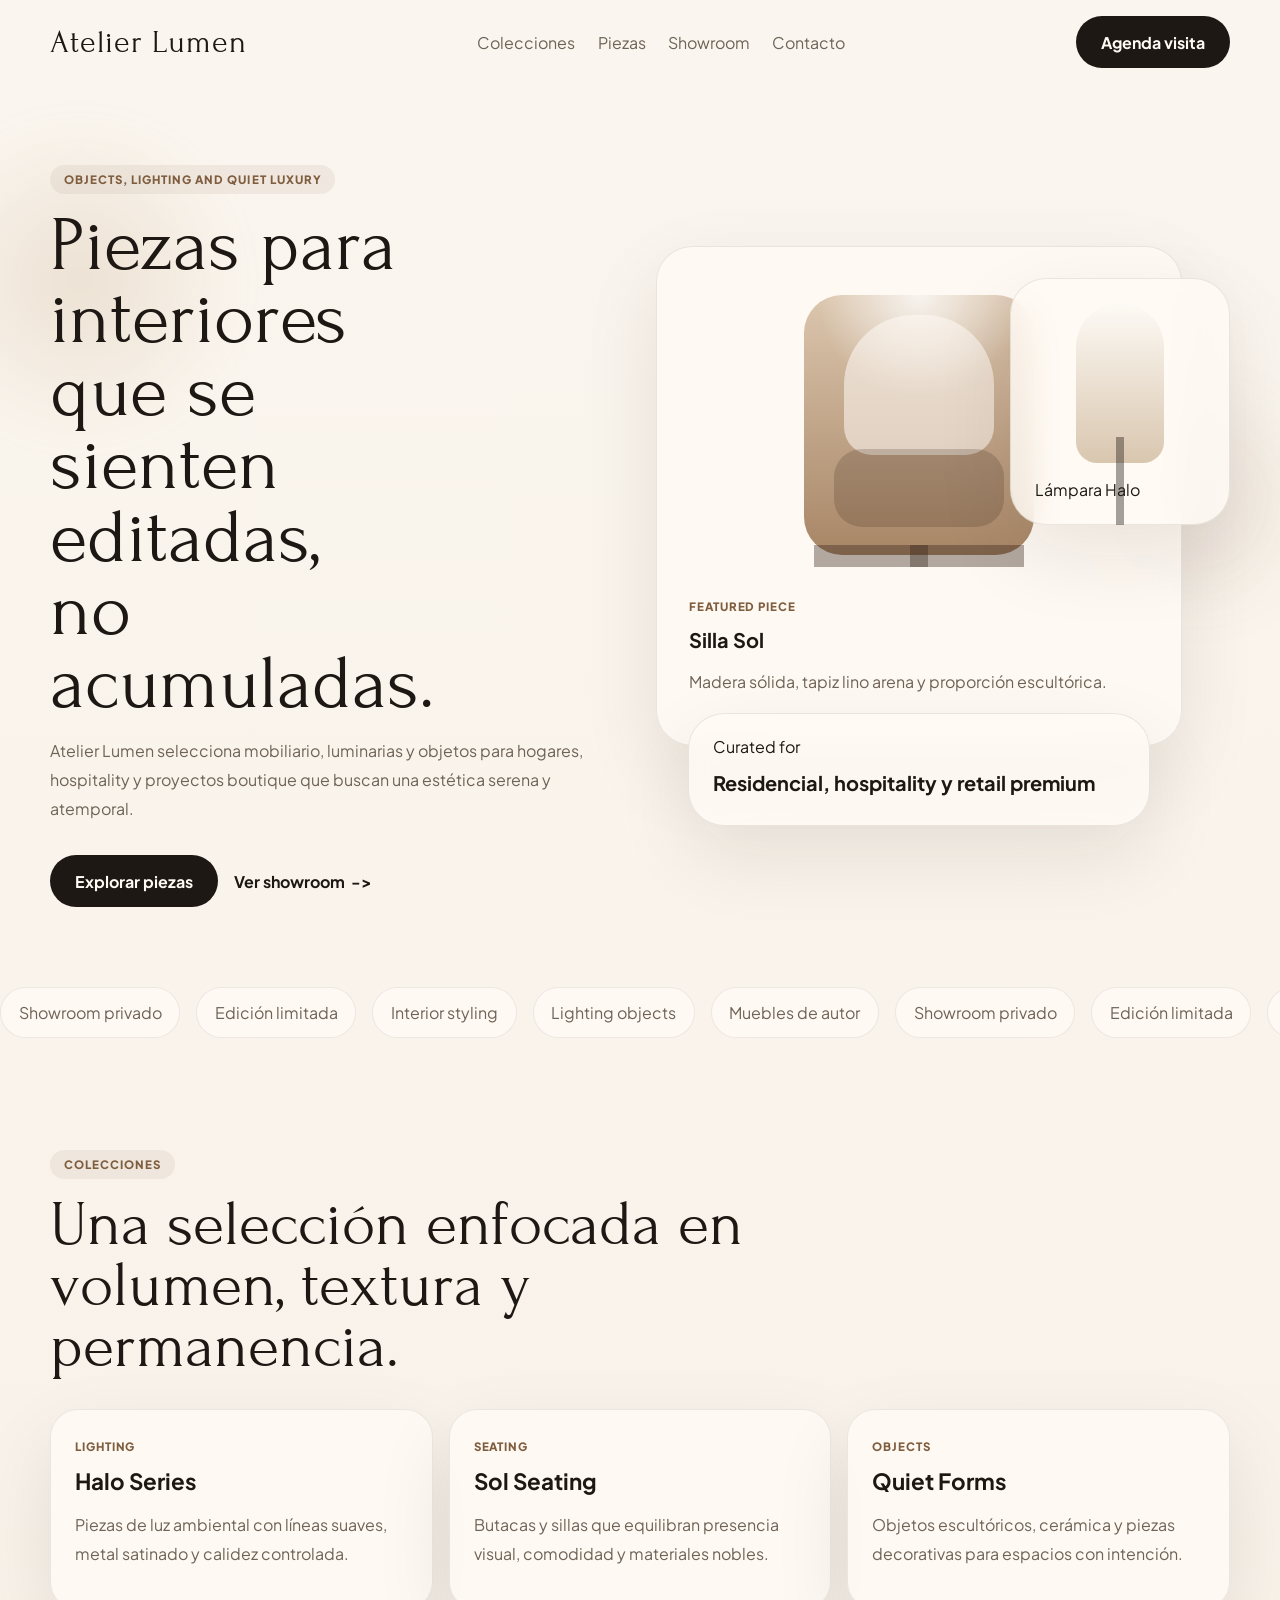
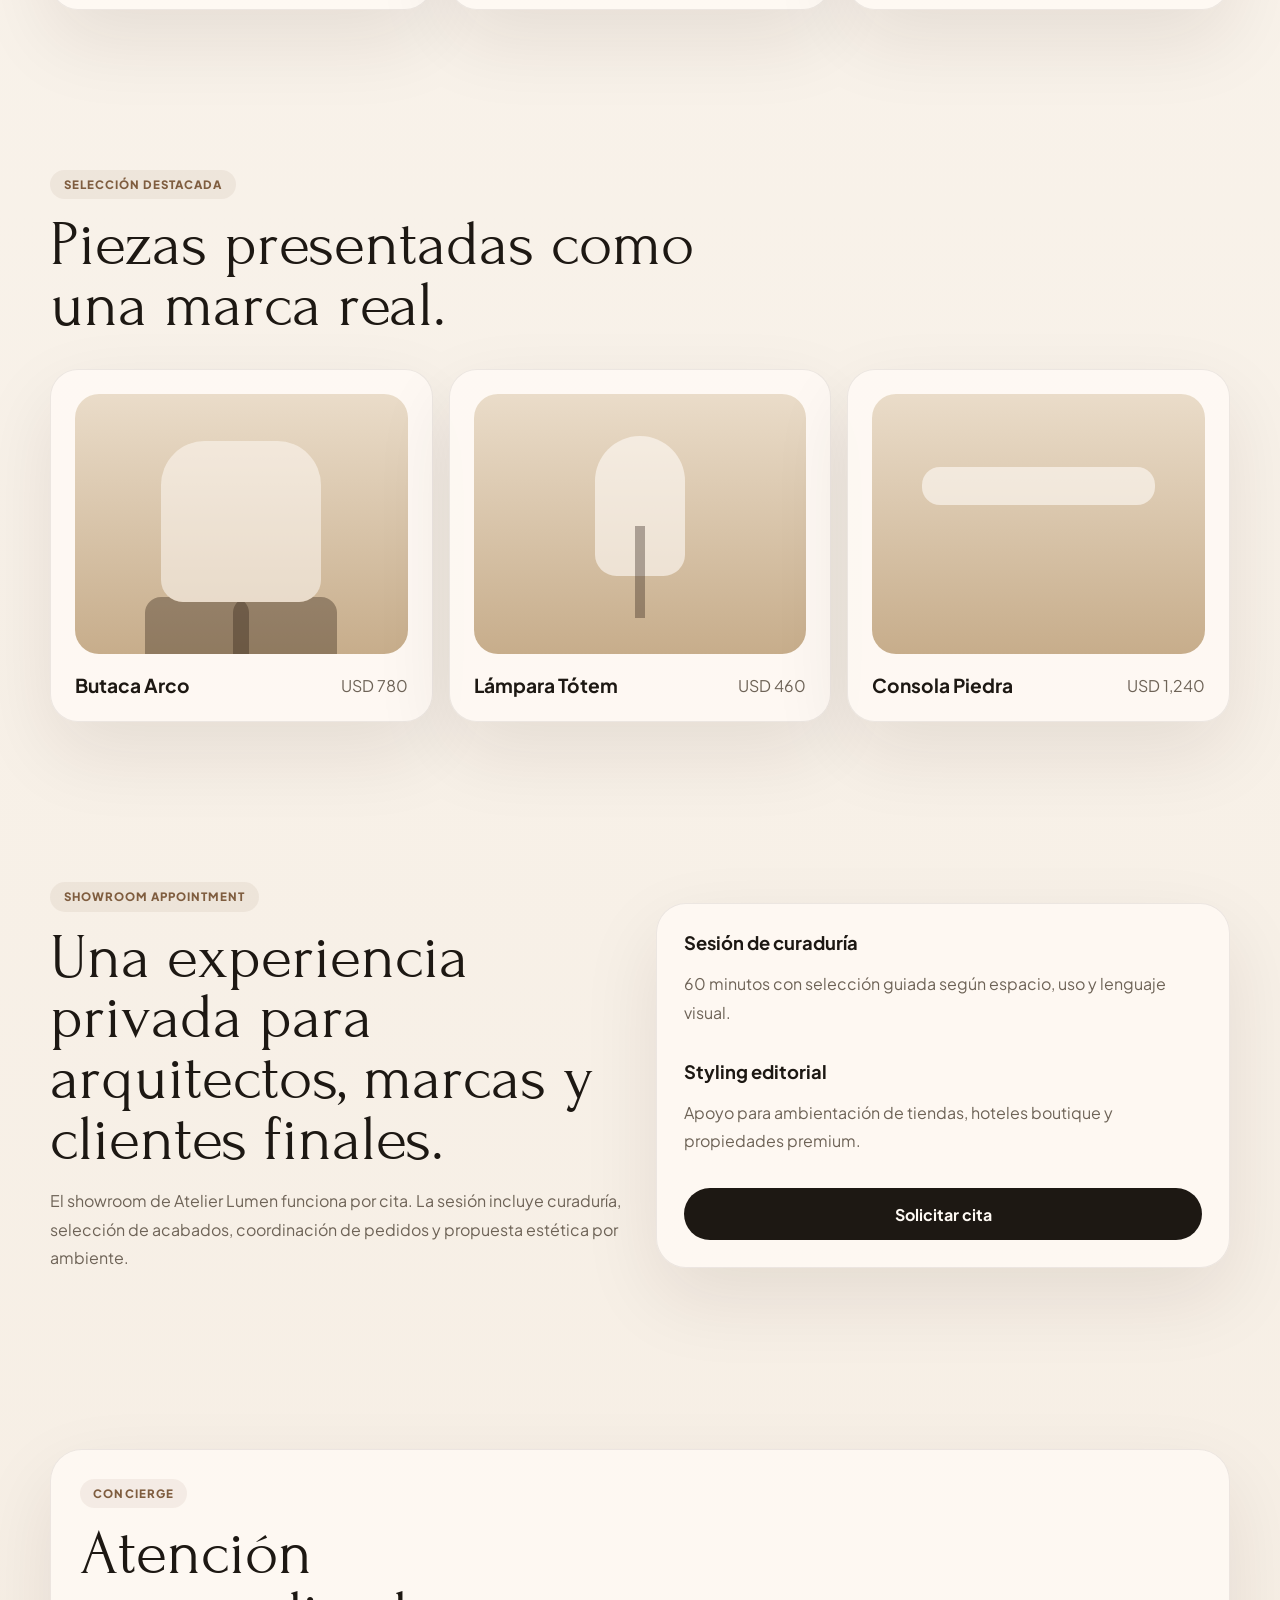
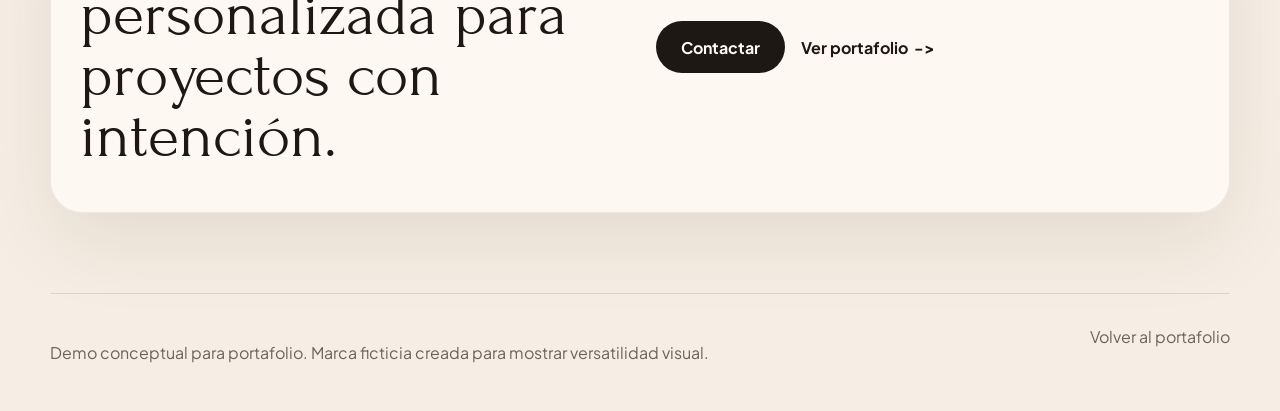
==== demos/atelier-lumen/index.html @ 78f103c6 "feat: add concept showcase demos" ====
<!DOCTYPE html>
<html lang="es">
<head>
  <meta charset="UTF-8">
  <meta name="viewport" content="width=device-width, initial-scale=1.0">
  <meta
    name="description"
    content="Atelier Lumen es una demo conceptual de retail e interiorismo para portafolio: mobiliario, objetos de diseño y showroom privado."
  >
  <title>Atelier Lumen | Objects & Interiors</title>
  <link rel="preconnect" href="https://fonts.googleapis.com">
  <link rel="preconnect" href="https://fonts.gstatic.com" crossorigin>
  <link
    href="https://fonts.googleapis.com/css2?family=Forum&family=Plus+Jakarta+Sans:wght@400;500;600;700;800&display=swap"
    rel="stylesheet"
  >
  <link rel="stylesheet" href="./styles.css">
</head>
<body>
  <div class="background-shape background-shape-a" aria-hidden="true"></div>
  <div class="background-shape background-shape-b" aria-hidden="true"></div>

  <header class="site-header">
    <div class="container header-inner">
      <a class="brand" href="#inicio">Atelier Lumen</a>
      <button class="nav-toggle" type="button" aria-expanded="false" aria-controls="site-nav">
        <span></span>
        <span></span>
      </button>
      <nav class="site-nav" id="site-nav">
        <a href="#colecciones">Colecciones</a>
        <a href="#piezas">Piezas</a>
        <a href="#showroom">Showroom</a>
        <a href="#contacto">Contacto</a>
      </nav>
      <a class="button" href="#showroom">Agenda visita</a>
    </div>
  </header>

  <main>
    <section class="hero section" id="inicio">
      <div class="container hero-grid">
        <div class="hero-copy" data-reveal>
          <span class="eyebrow">Objects, lighting and quiet luxury</span>
          <h1>Piezas para interiores que se sienten editadas, no acumuladas.</h1>
          <p>
            Atelier Lumen selecciona mobiliario, luminarias y objetos para hogares, hospitality y proyectos boutique
            que buscan una estética serena y atemporal.
          </p>
          <div class="hero-actions">
            <a class="button" href="#piezas">Explorar piezas</a>
            <a class="link-action" href="#showroom">Ver showroom</a>
          </div>
        </div>

        <div class="hero-visual" data-reveal>
          <article class="visual-card card-main">
            <div class="chair-form"></div>
            <div class="card-copy">
              <span>Featured piece</span>
              <strong>Silla Sol</strong>
              <p>Madera sólida, tapiz lino arena y proporción escultórica.</p>
            </div>
          </article>
          <article class="visual-card card-secondary">
            <div class="lamp-form"></div>
            <span>Lámpara Halo</span>
          </article>
          <article class="visual-card card-note">
            <span>Curated for</span>
            <strong>Residencial, hospitality y retail premium</strong>
          </article>
        </div>
      </div>
    </section>

    <section class="section marquee-section">
      <div class="marquee-track">
        <span>Showroom privado</span>
        <span>Edición limitada</span>
        <span>Interior styling</span>
        <span>Lighting objects</span>
        <span>Muebles de autor</span>
        <span>Showroom privado</span>
        <span>Edición limitada</span>
        <span>Interior styling</span>
      </div>
    </section>

    <section class="section collections" id="colecciones">
      <div class="container">
        <div class="section-heading" data-reveal>
          <span class="eyebrow">Colecciones</span>
          <h2>Una selección enfocada en volumen, textura y permanencia.</h2>
        </div>

        <div class="collection-grid">
          <article class="collection-card" data-reveal>
            <span>Lighting</span>
            <h3>Halo Series</h3>
            <p>Piezas de luz ambiental con líneas suaves, metal satinado y calidez controlada.</p>
          </article>
          <article class="collection-card" data-reveal>
            <span>Seating</span>
            <h3>Sol Seating</h3>
            <p>Butacas y sillas que equilibran presencia visual, comodidad y materiales nobles.</p>
          </article>
          <article class="collection-card" data-reveal>
            <span>Objects</span>
            <h3>Quiet Forms</h3>
            <p>Objetos escultóricos, cerámica y piezas decorativas para espacios con intención.</p>
          </article>
        </div>
      </div>
    </section>

    <section class="section pieces" id="piezas">
      <div class="container">
        <div class="section-heading" data-reveal>
          <span class="eyebrow">Selección destacada</span>
          <h2>Piezas presentadas como una marca real.</h2>
        </div>

        <div class="pieces-grid">
          <article class="piece-card" data-reveal>
            <div class="piece-figure piece-figure-chair"></div>
            <div class="piece-meta">
              <strong>Butaca Arco</strong>
              <span>USD 780</span>
            </div>
          </article>
          <article class="piece-card" data-reveal>
            <div class="piece-figure piece-figure-lamp"></div>
            <div class="piece-meta">
              <strong>Lámpara Tótem</strong>
              <span>USD 460</span>
            </div>
          </article>
          <article class="piece-card" data-reveal>
            <div class="piece-figure piece-figure-console"></div>
            <div class="piece-meta">
              <strong>Consola Piedra</strong>
              <span>USD 1,240</span>
            </div>
          </article>
        </div>
      </div>
    </section>

    <section class="section showroom" id="showroom">
      <div class="container showroom-grid">
        <div class="showroom-copy" data-reveal>
          <span class="eyebrow">Showroom appointment</span>
          <h2>Una experiencia privada para arquitectos, marcas y clientes finales.</h2>
          <p>
            El showroom de Atelier Lumen funciona por cita. La sesión incluye curaduría, selección de acabados,
            coordinación de pedidos y propuesta estética por ambiente.
          </p>
        </div>

        <div class="showroom-panel" data-reveal>
          <article>
            <strong>Sesión de curaduría</strong>
            <p>60 minutos con selección guiada según espacio, uso y lenguaje visual.</p>
          </article>
          <article>
            <strong>Styling editorial</strong>
            <p>Apoyo para ambientación de tiendas, hoteles boutique y propiedades premium.</p>
          </article>
          <a class="button" href="mailto:showroom@atelierlumen.demo">Solicitar cita</a>
        </div>
      </div>
    </section>

    <section class="section contact" id="contacto">
      <div class="container contact-banner" data-reveal>
        <div>
          <span class="eyebrow">Concierge</span>
          <h2>Atención personalizada para proyectos con intención.</h2>
        </div>
        <div class="contact-actions">
          <a class="button" href="mailto:hello@atelierlumen.demo">Contactar</a>
          <a class="link-action" href="../../index.html">Ver portafolio</a>
        </div>
      </div>
    </section>
  </main>

  <footer class="site-footer">
    <div class="container footer-inner">
      <p>Demo conceptual para portafolio. Marca ficticia creada para mostrar versatilidad visual.</p>
      <a href="../../index.html">Volver al portafolio</a>
    </div>
  </footer>

  <script src="./script.js"></script>
</body>
</html>
---- demos/atelier-lumen/styles.css ----
:root {
  --bg: #f7f2ea;
  --surface: rgba(255, 250, 245, 0.82);
  --card: #efe4d5;
  --text: #1d1813;
  --muted: #6e6357;
  --line: rgba(29, 24, 19, 0.12);
  --accent: #7f5d3f;
  --accent-soft: #d7c1a7;
  --shadow: 0 30px 80px rgba(40, 26, 16, 0.09);
  --radius-lg: 36px;
  --radius-md: 24px;
  --container: min(1180px, calc(100% - 2rem));
  --transition: 320ms ease;
}

*,
*::before,
*::after {
  box-sizing: border-box;
}

body {
  margin: 0;
  font-family: "Plus Jakarta Sans", sans-serif;
  color: var(--text);
  background: linear-gradient(180deg, #faf5ee 0%, #f6eee4 100%);
  overflow-x: hidden;
}

a {
  color: inherit;
  text-decoration: none;
}

button {
  font: inherit;
}

.background-shape {
  position: fixed;
  border-radius: 999px;
  filter: blur(20px);
  opacity: 0.55;
  pointer-events: none;
}

.background-shape-a {
  width: 320px;
  height: 320px;
  left: -80px;
  top: 120px;
  background: radial-gradient(circle, rgba(215, 193, 167, 0.7), transparent 70%);
}

.background-shape-b {
  width: 280px;
  height: 280px;
  right: -60px;
  top: 40%;
  background: radial-gradient(circle, rgba(127, 93, 63, 0.16), transparent 70%);
}

.container {
  width: var(--container);
  margin: 0 auto;
}

.section {
  padding: 5rem 0;
  position: relative;
}

.site-header {
  position: sticky;
  top: 0;
  z-index: 30;
  background: rgba(250, 245, 238, 0.88);
  backdrop-filter: blur(16px);
  border-bottom: 1px solid transparent;
}

.site-header.is-scrolled {
  border-color: var(--line);
  box-shadow: 0 12px 30px rgba(29, 24, 19, 0.06);
}

.header-inner {
  display: flex;
  align-items: center;
  justify-content: space-between;
  min-height: 84px;
  gap: 1rem;
}

.brand {
  font-family: "Forum", serif;
  font-size: 2rem;
  letter-spacing: 0.03em;
}

.site-nav {
  display: flex;
  align-items: center;
  gap: 1.4rem;
}

.site-nav a {
  color: var(--muted);
  transition: color var(--transition);
}

.site-nav a:hover,
.site-nav a:focus-visible {
  color: var(--text);
}

.nav-toggle {
  display: none;
  width: 46px;
  height: 46px;
  border: 0;
  background: transparent;
}

.nav-toggle span {
  display: block;
  width: 20px;
  height: 2px;
  margin: 0 auto;
  background: var(--text);
  transition: transform var(--transition);
}

.nav-toggle span + span {
  margin-top: 6px;
}

.button {
  display: inline-flex;
  align-items: center;
  justify-content: center;
  min-height: 52px;
  padding: 0 1.5rem;
  border-radius: 999px;
  background: var(--text);
  color: #fffaf4;
  border: 1px solid transparent;
  font-weight: 700;
  transition: transform var(--transition), background var(--transition);
}

.button:hover,
.button:focus-visible {
  transform: translateY(-2px);
  background: #2d241d;
}

.link-action {
  display: inline-flex;
  align-items: center;
  gap: 0.4rem;
  color: var(--text);
  font-weight: 700;
}

.link-action::after {
  content: "->";
}

.hero-grid,
.showroom-grid,
.contact-banner {
  display: grid;
  grid-template-columns: repeat(2, minmax(0, 1fr));
  gap: 2rem;
  align-items: center;
}

.eyebrow {
  display: inline-flex;
  padding: 0.45rem 0.85rem;
  border-radius: 999px;
  background: rgba(127, 93, 63, 0.08);
  color: var(--accent);
  text-transform: uppercase;
  letter-spacing: 0.09em;
  font-size: 0.72rem;
  font-weight: 800;
}

.hero h1,
.section-heading h2,
.showroom-copy h2,
.contact-banner h2 {
  margin: 1rem 0;
  font-family: "Forum", serif;
  font-weight: 400;
  line-height: 0.95;
}

.hero h1 {
  font-size: clamp(3.4rem, 6vw, 6rem);
  max-width: 9ch;
}

.hero p,
.section-heading p,
.collection-card p,
.showroom-copy p,
.showroom-panel p {
  color: var(--muted);
  line-height: 1.8;
}

.hero-actions,
.contact-actions {
  display: flex;
  flex-wrap: wrap;
  gap: 1rem;
  margin-top: 2rem;
}

.hero-visual {
  position: relative;
  min-height: 580px;
}

.visual-card {
  position: absolute;
  border-radius: var(--radius-lg);
  background: var(--surface);
  border: 1px solid rgba(29, 24, 19, 0.09);
  box-shadow: var(--shadow);
  backdrop-filter: blur(16px);
}

.card-main {
  inset: 0 3rem 5rem 0;
  padding: 2rem;
}

.card-secondary {
  top: 2rem;
  right: 0;
  width: 220px;
  padding: 1.5rem;
}

.card-note {
  left: 2rem;
  right: 5rem;
  bottom: 0;
  padding: 1.4rem 1.5rem;
}

.card-copy {
  position: absolute;
  left: 2rem;
  right: 2rem;
  bottom: 2rem;
}

.card-copy span,
.collection-card span {
  display: inline-flex;
  text-transform: uppercase;
  letter-spacing: 0.08em;
  font-size: 0.72rem;
  font-weight: 800;
  color: var(--accent);
}

.card-copy strong,
.card-note strong {
  display: block;
  margin: 0.8rem 0 0.5rem;
  font-size: 1.25rem;
}

.chair-form,
.lamp-form,
.piece-figure {
  position: relative;
}

.chair-form {
  width: 230px;
  height: 260px;
  margin: 1rem auto 0;
  border-radius: 38px;
  background:
    radial-gradient(circle at top, rgba(255, 255, 255, 0.8), transparent 36%),
    linear-gradient(180deg, #dbc6ae 0%, #a88666 100%);
}

.chair-form::before {
  content: "";
  position: absolute;
  left: 50%;
  top: 20px;
  width: 150px;
  height: 140px;
  transform: translateX(-50%);
  border-radius: 70px 70px 28px 28px;
  background: rgba(255, 250, 245, 0.56);
}

.chair-form::after {
  content: "";
  position: absolute;
  left: 50%;
  bottom: 28px;
  width: 170px;
  height: 78px;
  transform: translateX(-50%);
  border-radius: 28px;
  background: rgba(56, 39, 27, 0.2);
  box-shadow:
    -48px 68px 0 -28px rgba(56, 39, 27, 0.38),
    48px 68px 0 -28px rgba(56, 39, 27, 0.38);
}

.lamp-form {
  width: 88px;
  height: 160px;
  margin: 0 auto 1rem;
  border-radius: 46px 46px 22px 22px;
  background: linear-gradient(180deg, #fdfaf5 0%, #d9c6af 100%);
}

.lamp-form::after {
  content: "";
  position: absolute;
  left: 50%;
  bottom: -62px;
  width: 8px;
  height: 88px;
  transform: translateX(-50%);
  background: rgba(29, 24, 19, 0.4);
}

.marquee-section {
  padding: 0 0 2rem;
  overflow: hidden;
}

.marquee-track {
  display: flex;
  width: max-content;
  gap: 1rem;
  animation: marquee 18s linear infinite;
}

.marquee-track span {
  display: inline-flex;
  padding: 0.85rem 1.1rem;
  border-radius: 999px;
  background: rgba(255, 250, 245, 0.9);
  border: 1px solid rgba(29, 24, 19, 0.08);
  color: var(--muted);
}

.section-heading {
  max-width: 740px;
  margin-bottom: 2rem;
}

.section-heading h2,
.showroom-copy h2,
.contact-banner h2 {
  font-size: clamp(2.8rem, 5vw, 4.8rem);
}

.collection-grid,
.pieces-grid {
  display: grid;
  gap: 1rem;
}

.collection-grid {
  grid-template-columns: repeat(3, minmax(0, 1fr));
}

.collection-card,
.piece-card,
.showroom-panel,
.contact-banner {
  background: rgba(255, 250, 245, 0.8);
  border: 1px solid rgba(29, 24, 19, 0.08);
  box-shadow: var(--shadow);
}

.collection-card,
.piece-card {
  padding: 1.5rem;
  border-radius: 28px;
}

.collection-card h3 {
  margin: 0.75rem 0 0.6rem;
  font-size: 1.4rem;
}

.pieces-grid {
  grid-template-columns: repeat(3, minmax(0, 1fr));
}

.piece-card {
  display: grid;
  gap: 1.2rem;
}

.piece-figure {
  min-height: 260px;
  border-radius: 24px;
  background: linear-gradient(180deg, #eadcc9 0%, #c7ad8b 100%);
  overflow: hidden;
}

.piece-figure-chair::before {
  content: "";
  position: absolute;
  inset: 18% 26% 20% 26%;
  border-radius: 44px 44px 22px 22px;
  background: rgba(255, 250, 245, 0.55);
  box-shadow:
    -44px 128px 0 -28px rgba(40, 26, 16, 0.35),
    44px 128px 0 -28px rgba(40, 26, 16, 0.35);
}

.piece-figure-lamp::before {
  content: "";
  position: absolute;
  left: 50%;
  top: 16%;
  width: 90px;
  height: 140px;
  transform: translateX(-50%);
  border-radius: 46px 46px 22px 22px;
  background: rgba(255, 250, 245, 0.62);
}

.piece-figure-lamp::after {
  content: "";
  position: absolute;
  left: 50%;
  bottom: 14%;
  width: 10px;
  height: 92px;
  transform: translateX(-50%);
  background: rgba(40, 26, 16, 0.34);
}

.piece-figure-console::before {
  content: "";
  position: absolute;
  left: 15%;
  right: 15%;
  top: 28%;
  height: 38px;
  border-radius: 18px;
  background: rgba(255, 250, 245, 0.62);
  box-shadow:
    -80px 136px 0 -30px rgba(40, 26, 16, 0.34),
    80px 136px 0 -30px rgba(40, 26, 16, 0.34);
}

.piece-meta {
  display: flex;
  align-items: center;
  justify-content: space-between;
  gap: 1rem;
}

.piece-meta strong {
  font-size: 1.2rem;
}

.piece-meta span {
  color: var(--muted);
}

.showroom-panel {
  display: grid;
  gap: 1rem;
  padding: 1.7rem;
  border-radius: 30px;
}

.showroom-panel strong {
  font-size: 1.15rem;
}

.contact-banner {
  padding: 1.8rem;
  border-radius: 32px;
}

.site-footer {
  padding: 0 0 2rem;
}

.footer-inner {
  display: flex;
  justify-content: space-between;
  gap: 1rem;
  padding-top: 2rem;
  border-top: 1px solid var(--line);
  color: var(--muted);
}

[data-reveal] {
  opacity: 0;
  transform: translateY(30px);
  transition: opacity 700ms ease, transform 700ms ease;
}

[data-reveal].is-visible {
  opacity: 1;
  transform: translateY(0);
}

@keyframes marquee {
  from {
    transform: translateX(0);
  }
  to {
    transform: translateX(-50%);
  }
}

@media (max-width: 980px) {
  .hero-grid,
  .showroom-grid,
  .contact-banner,
  .collection-grid,
  .pieces-grid {
    grid-template-columns: 1fr;
  }

  .hero-visual {
    min-height: 540px;
  }
}

@media (max-width: 780px) {
  .nav-toggle {
    display: inline-block;
  }

  .site-nav {
    position: absolute;
    top: calc(100% + 0.75rem);
    left: 1rem;
    right: 1rem;
    display: grid;
    gap: 0.3rem;
    padding: 1rem;
    border-radius: 24px;
    background: rgba(250, 245, 238, 0.98);
    border: 1px solid var(--line);
    opacity: 0;
    pointer-events: none;
    transform: translateY(-10px);
    transition: opacity var(--transition), transform var(--transition);
  }

  .site-nav.is-open {
    opacity: 1;
    pointer-events: auto;
    transform: translateY(0);
  }

  .header-inner > .button {
    display: none;
  }

  .nav-toggle[aria-expanded="true"] span:first-child {
    transform: translateY(4px) rotate(45deg);
  }

  .nav-toggle[aria-expanded="true"] span:last-child {
    transform: translateY(-4px) rotate(-45deg);
  }
}

@media (max-width: 640px) {
  .section {
    padding: 4rem 0;
  }

  .card-main {
    inset: 0 0 8rem 0;
  }

  .card-secondary {
    top: auto;
    right: 0;
    bottom: 2rem;
  }

  .card-note {
    left: 0;
    right: 0;
    bottom: -1rem;
  }

  .footer-inner {
    flex-direction: column;
  }
}

@media (prefers-reduced-motion: reduce) {
  *,
  *::before,
  *::after {
    animation: none !important;
    transition-duration: 0.01ms !important;
  }

  [data-reveal] {
    opacity: 1;
    transform: none;
  }
}
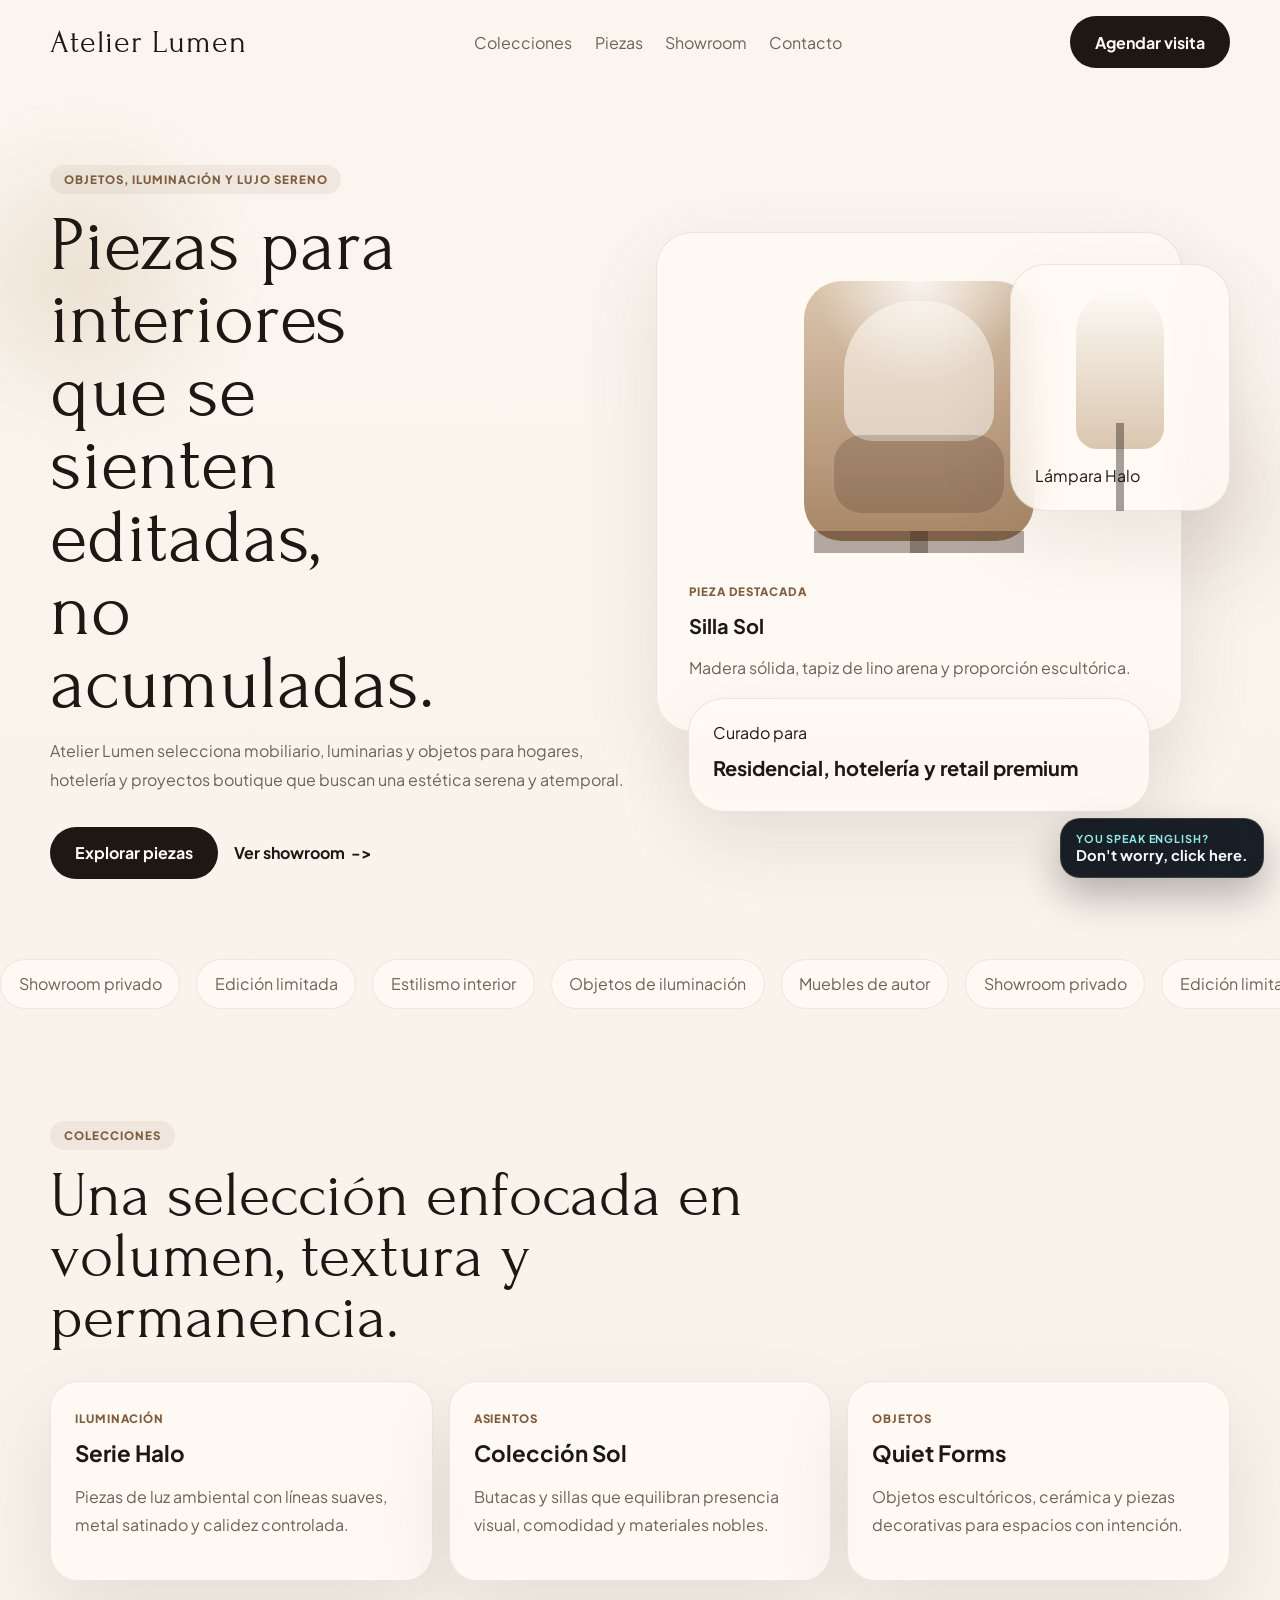
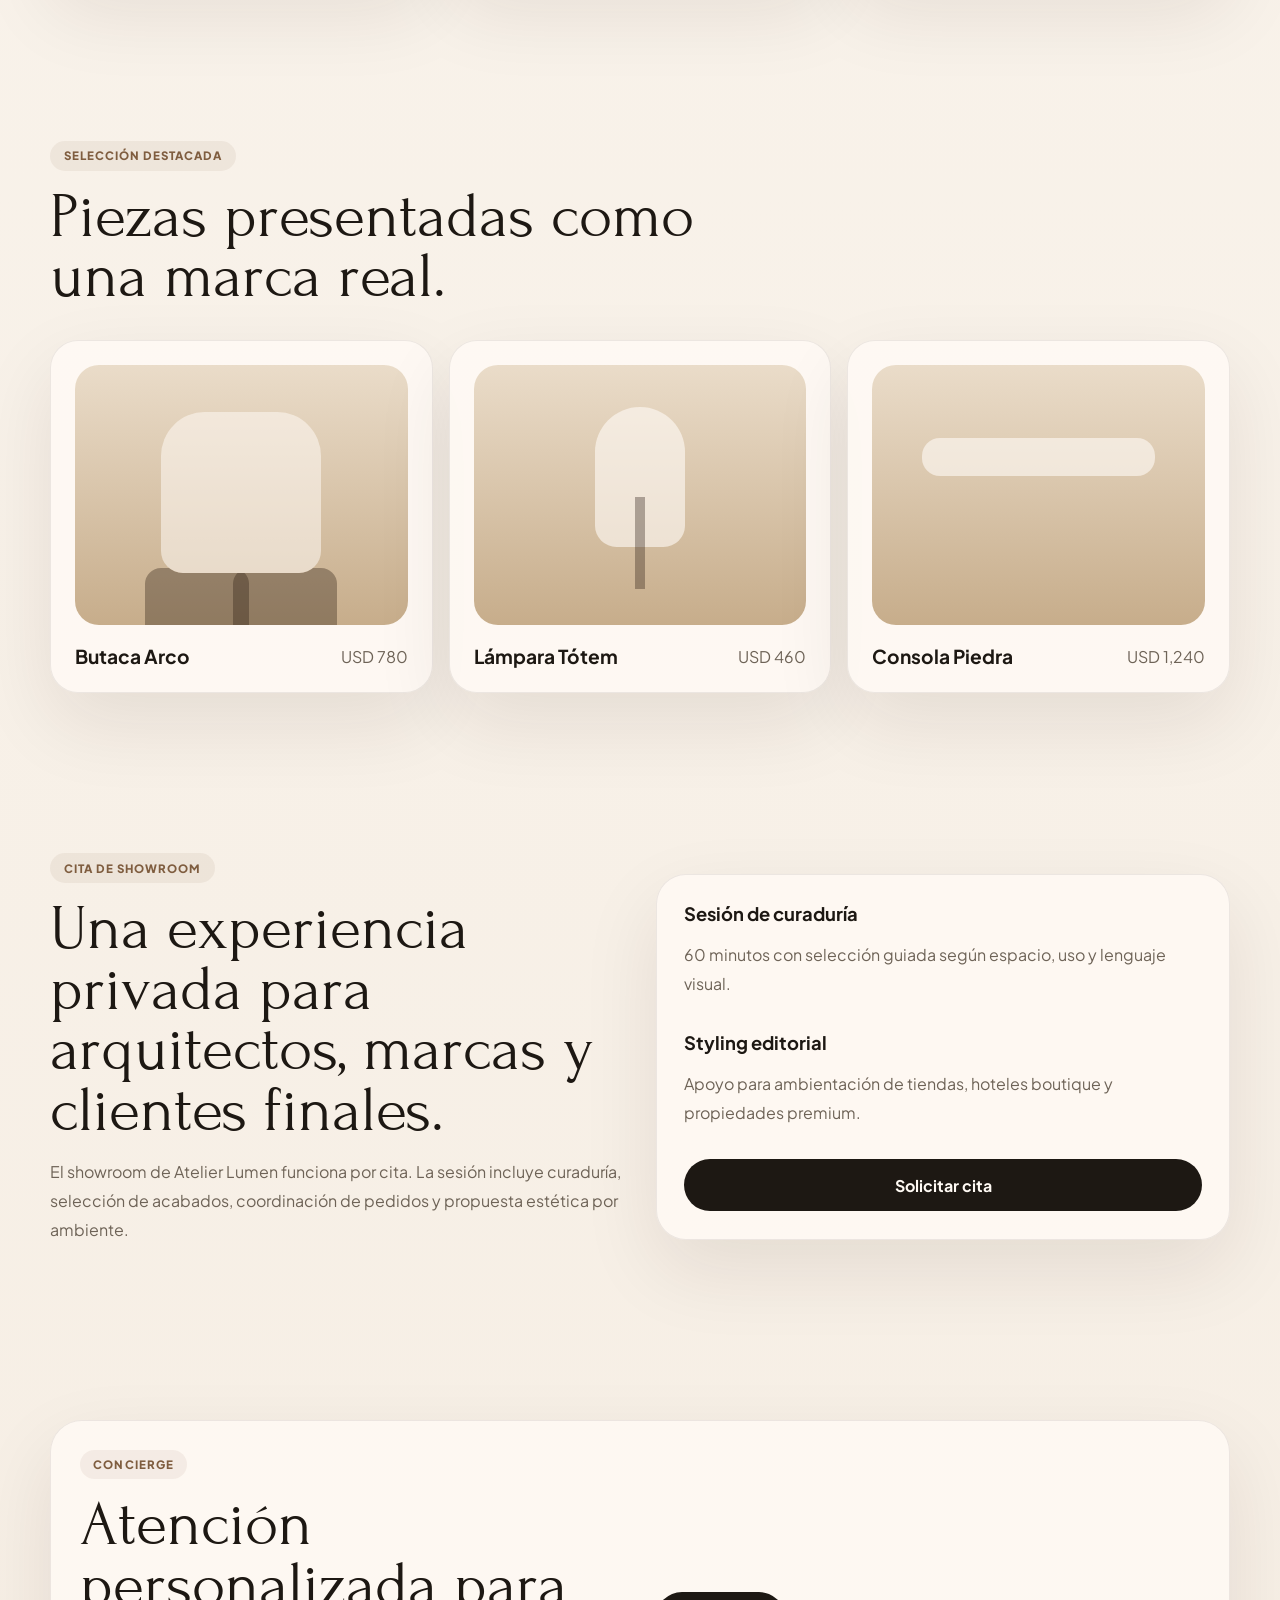
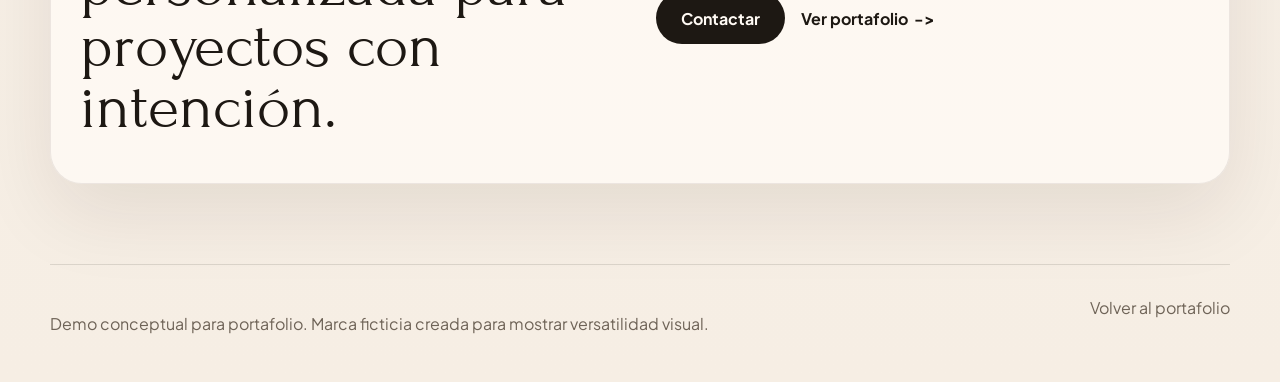
==== commit 775e7280: "fix" ====
--- a/demos/atelier-lumen/index.html
+++ b/demos/atelier-lumen/index.html
@@ -5,9 +5,9 @@
   <meta name="viewport" content="width=device-width, initial-scale=1.0">
   <meta
     name="description"
-    content="Atelier Lumen es una demo conceptual de retail e interiorismo para portafolio: mobiliario, objetos de diseño y showroom privado."
+    content="Atelier Lumen es una demo conceptual de retail e interiorismo para portafolio: mobiliario, objetos de dise&ntilde;o y showroom privado."
   >
-  <title>Atelier Lumen | Objects & Interiors</title>
+  <title>Atelier Lumen | Objetos e interiorismo</title>
   <link rel="preconnect" href="https://fonts.googleapis.com">
   <link rel="preconnect" href="https://fonts.gstatic.com" crossorigin>
   <link
@@ -23,7 +23,7 @@
   <header class="site-header">
     <div class="container header-inner">
       <a class="brand" href="#inicio">Atelier Lumen</a>
-      <button class="nav-toggle" type="button" aria-expanded="false" aria-controls="site-nav">
+      <button class="nav-toggle" type="button" aria-expanded="false" aria-controls="site-nav" aria-label="Abrir men&uacute;">
         <span></span>
         <span></span>
       </button>
@@ -33,7 +33,7 @@
         <a href="#showroom">Showroom</a>
         <a href="#contacto">Contacto</a>
       </nav>
-      <a class="button" href="#showroom">Agenda visita</a>
+      <a class="button" href="#showroom">Agendar visita</a>
     </div>
   </header>
 
@@ -41,11 +41,11 @@
     <section class="hero section" id="inicio">
       <div class="container hero-grid">
         <div class="hero-copy" data-reveal>
-          <span class="eyebrow">Objects, lighting and quiet luxury</span>
+          <span class="eyebrow">Objetos, iluminaci&oacute;n y lujo sereno</span>
           <h1>Piezas para interiores que se sienten editadas, no acumuladas.</h1>
           <p>
-            Atelier Lumen selecciona mobiliario, luminarias y objetos para hogares, hospitality y proyectos boutique
-            que buscan una estética serena y atemporal.
+            Atelier Lumen selecciona mobiliario, luminarias y objetos para hogares, hoteler&iacute;a y proyectos boutique
+            que buscan una est&eacute;tica serena y atemporal.
           </p>
           <div class="hero-actions">
             <a class="button" href="#piezas">Explorar piezas</a>
@@ -57,18 +57,18 @@
           <article class="visual-card card-main">
             <div class="chair-form"></div>
             <div class="card-copy">
-              <span>Featured piece</span>
+              <span>Pieza destacada</span>
               <strong>Silla Sol</strong>
-              <p>Madera sólida, tapiz lino arena y proporción escultórica.</p>
+              <p>Madera s&oacute;lida, tapiz de lino arena y proporci&oacute;n escult&oacute;rica.</p>
             </div>
           </article>
           <article class="visual-card card-secondary">
             <div class="lamp-form"></div>
-            <span>Lámpara Halo</span>
+            <span>L&aacute;mpara Halo</span>
           </article>
           <article class="visual-card card-note">
-            <span>Curated for</span>
-            <strong>Residencial, hospitality y retail premium</strong>
+            <span>Curado para</span>
+            <strong>Residencial, hoteler&iacute;a y retail premium</strong>
           </article>
         </div>
       </div>
@@ -77,12 +77,12 @@
     <section class="section marquee-section">
       <div class="marquee-track">
         <span>Showroom privado</span>
-        <span>Edición limitada</span>
-        <span>Interior styling</span>
-        <span>Lighting objects</span>
+        <span>Edici&oacute;n limitada</span>
+        <span>Estilismo interior</span>
+        <span>Objetos de iluminaci&oacute;n</span>
         <span>Muebles de autor</span>
         <span>Showroom privado</span>
-        <span>Edición limitada</span>
+        <span>Edici&oacute;n limitada</span>
         <span>Interior styling</span>
       </div>
     </section>
@@ -91,24 +91,24 @@
       <div class="container">
         <div class="section-heading" data-reveal>
           <span class="eyebrow">Colecciones</span>
-          <h2>Una selección enfocada en volumen, textura y permanencia.</h2>
+          <h2>Una selecci&oacute;n enfocada en volumen, textura y permanencia.</h2>
         </div>
 
         <div class="collection-grid">
           <article class="collection-card" data-reveal>
-            <span>Lighting</span>
-            <h3>Halo Series</h3>
-            <p>Piezas de luz ambiental con líneas suaves, metal satinado y calidez controlada.</p>
+            <span>Iluminaci&oacute;n</span>
+            <h3>Serie Halo</h3>
+            <p>Piezas de luz ambiental con l&iacute;neas suaves, metal satinado y calidez controlada.</p>
           </article>
           <article class="collection-card" data-reveal>
-            <span>Seating</span>
-            <h3>Sol Seating</h3>
+            <span>Asientos</span>
+            <h3>Colecci&oacute;n Sol</h3>
             <p>Butacas y sillas que equilibran presencia visual, comodidad y materiales nobles.</p>
           </article>
           <article class="collection-card" data-reveal>
-            <span>Objects</span>
+            <span>Objetos</span>
             <h3>Quiet Forms</h3>
-            <p>Objetos escultóricos, cerámica y piezas decorativas para espacios con intención.</p>
+            <p>Objetos escult&oacute;ricos, cer&aacute;mica y piezas decorativas para espacios con intenci&oacute;n.</p>
           </article>
         </div>
       </div>
@@ -117,7 +117,7 @@
     <section class="section pieces" id="piezas">
       <div class="container">
         <div class="section-heading" data-reveal>
-          <span class="eyebrow">Selección destacada</span>
+          <span class="eyebrow">Selecci&oacute;n destacada</span>
           <h2>Piezas presentadas como una marca real.</h2>
         </div>
 
@@ -132,7 +132,7 @@
           <article class="piece-card" data-reveal>
             <div class="piece-figure piece-figure-lamp"></div>
             <div class="piece-meta">
-              <strong>Lámpara Tótem</strong>
+              <strong>L&aacute;mpara T&oacute;tem</strong>
               <span>USD 460</span>
             </div>
           </article>
@@ -150,22 +150,22 @@
     <section class="section showroom" id="showroom">
       <div class="container showroom-grid">
         <div class="showroom-copy" data-reveal>
-          <span class="eyebrow">Showroom appointment</span>
+          <span class="eyebrow">Cita de showroom</span>
           <h2>Una experiencia privada para arquitectos, marcas y clientes finales.</h2>
           <p>
-            El showroom de Atelier Lumen funciona por cita. La sesión incluye curaduría, selección de acabados,
-            coordinación de pedidos y propuesta estética por ambiente.
+            El showroom de Atelier Lumen funciona por cita. La sesi&oacute;n incluye curadur&iacute;a, selecci&oacute;n de acabados,
+            coordinaci&oacute;n de pedidos y propuesta est&eacute;tica por ambiente.
           </p>
         </div>
 
         <div class="showroom-panel" data-reveal>
           <article>
-            <strong>Sesión de curaduría</strong>
-            <p>60 minutos con selección guiada según espacio, uso y lenguaje visual.</p>
+            <strong>Sesi&oacute;n de curadur&iacute;a</strong>
+            <p>60 minutos con selecci&oacute;n guiada seg&uacute;n espacio, uso y lenguaje visual.</p>
           </article>
           <article>
             <strong>Styling editorial</strong>
-            <p>Apoyo para ambientación de tiendas, hoteles boutique y propiedades premium.</p>
+            <p>Apoyo para ambientaci&oacute;n de tiendas, hoteles boutique y propiedades premium.</p>
           </article>
           <a class="button" href="mailto:showroom@atelierlumen.demo">Solicitar cita</a>
         </div>
@@ -176,7 +176,7 @@
       <div class="container contact-banner" data-reveal>
         <div>
           <span class="eyebrow">Concierge</span>
-          <h2>Atención personalizada para proyectos con intención.</h2>
+          <h2>Atenci&oacute;n personalizada para proyectos con intenci&oacute;n.</h2>
         </div>
         <div class="contact-actions">
           <a class="button" href="mailto:hello@atelierlumen.demo">Contactar</a>
@@ -193,6 +193,7 @@
     </div>
   </footer>
 
+  <script src="../../scripts/language-switch.js"></script>
   <script src="./script.js"></script>
 </body>
 </html>
